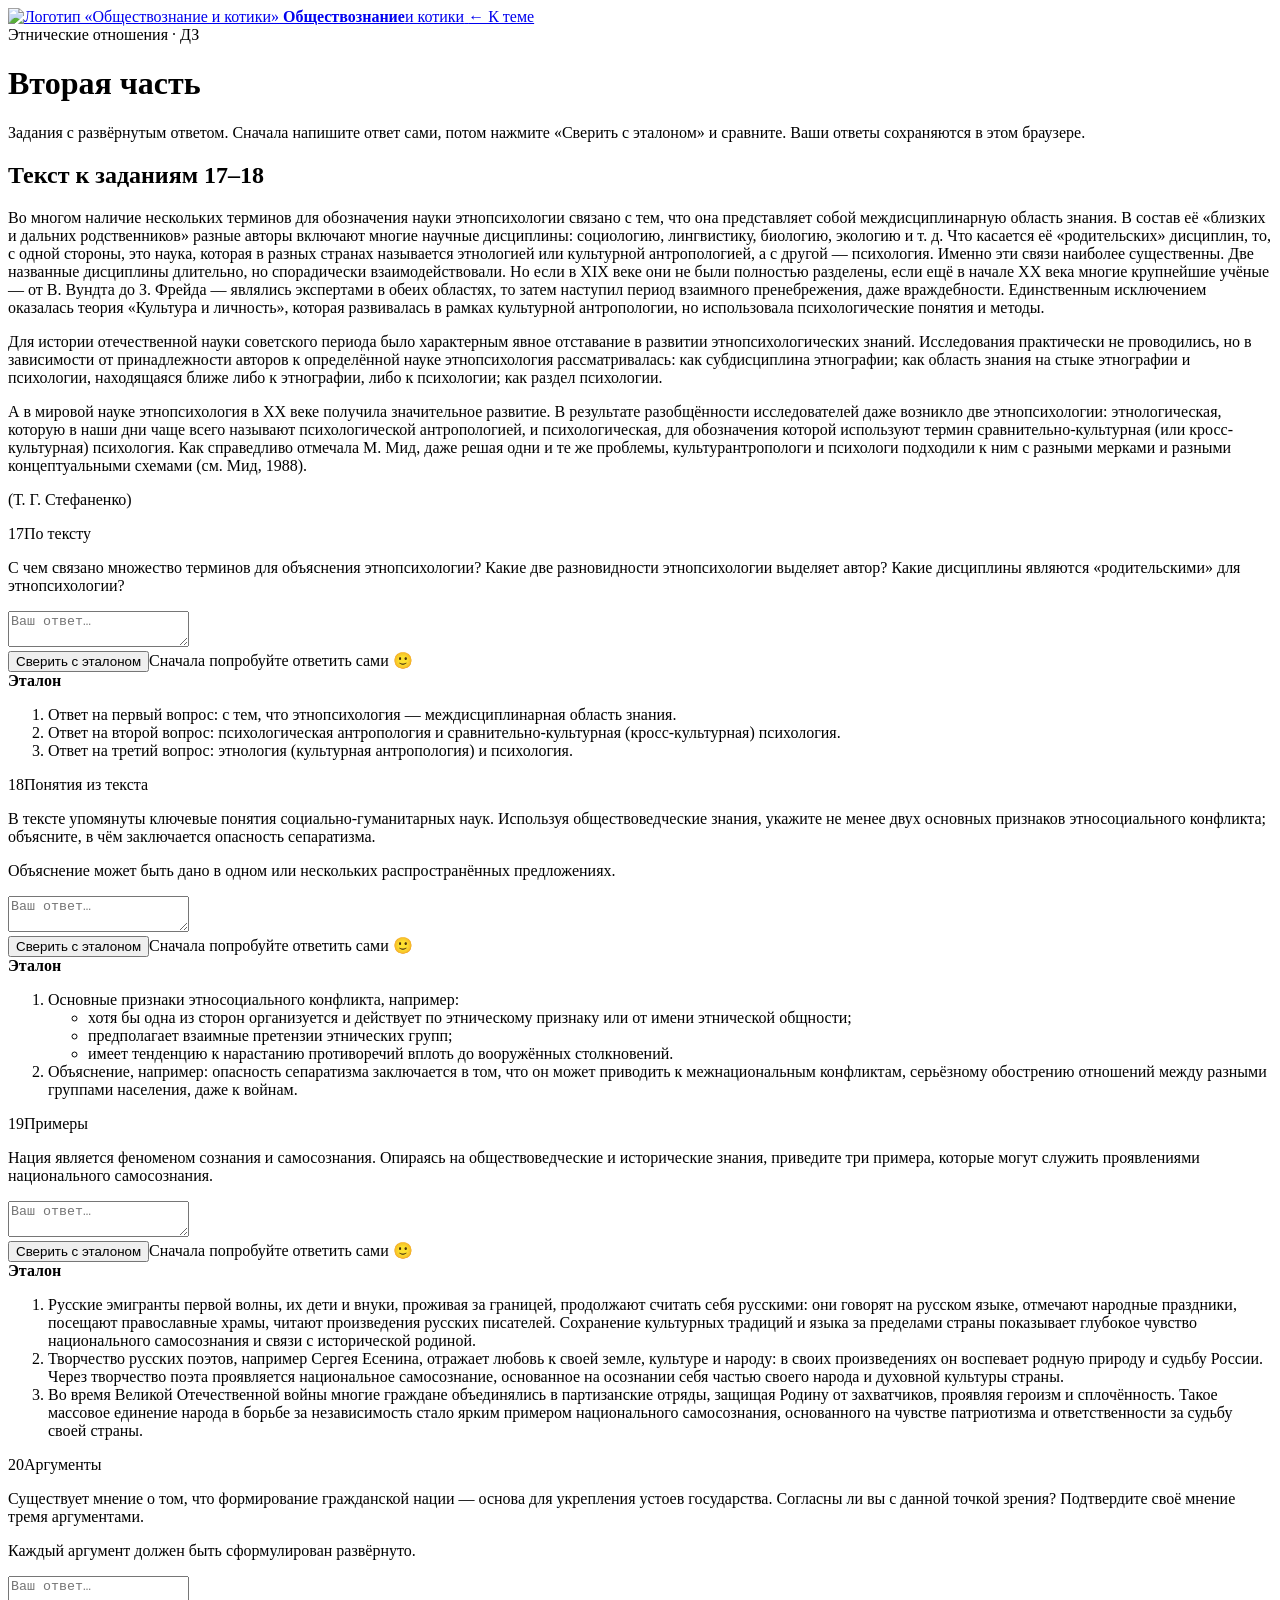
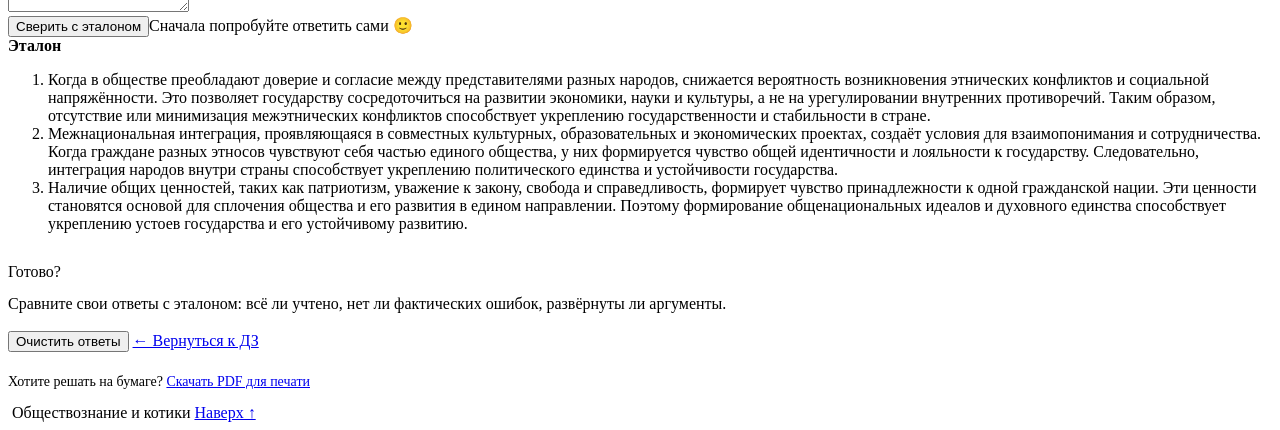
==== chast-2.html @ ddd62b65 "Add files via upload" ====
<!doctype html>
<html lang="ru">
<head>
<meta charset="utf-8">
<meta name="viewport" content="width=device-width, initial-scale=1">
<title>Вторая часть · Этнические отношения · Обществознание и котики</title>
<link rel="icon" href="img/logo.png">
<link rel="preconnect" href="https://fonts.googleapis.com">
<link rel="preconnect" href="https://fonts.gstatic.com" crossorigin>
<link href="https://fonts.googleapis.com/css2?family=Rubik:wght@400;500;600;700;800;900&family=Caveat:wght@700&display=swap" rel="stylesheet">
<link rel="stylesheet" href="assets/style.css">
</head>
<body>

<header class="top">
  <div class="wrap">
    <a class="brand" href="index.html">
      <img src="img/logo.png" alt="Логотип «Обществознание и котики»">
      <span><b>Обществознание</b>и котики</span>
    </a>
    <a class="back" href="index.html#homework">← К теме</a>
  </div>
</header>

<main class="wrap">
  <div class="page-hero white">
    <span class="chip" style="background:var(--blue-soft)">Этнические отношения · ДЗ</span>
    <h1>Вторая часть</h1>
    <p>Задания с развёрнутым ответом. Сначала напишите ответ сами, потом нажмите «Сверить с эталоном» и сравните. Ваши ответы сохраняются в этом браузере.</p>
  </div>

  <article class="source">
    <h2>Текст к заданиям 17–18</h2>
    <p>Во многом наличие нескольких терминов для обозначения науки этнопсихологии связано с тем, что она представляет собой междисциплинарную область знания. В состав её «близких и дальних родственников» разные авторы включают многие научные дисциплины: социологию, лингвистику, биологию, экологию и т. д. Что касается её «родительских» дисциплин, то, с одной стороны, это наука, которая в разных странах называется этнологией или культурной антропологией, а с другой — психология. Именно эти связи наиболее существенны. Две названные дисциплины длительно, но спорадически взаимодействовали. Но если в XIX веке они не были полностью разделены, если ещё в начале XX века многие крупнейшие учёные — от В. Вундта до З. Фрейда — являлись экспертами в обеих областях, то затем наступил период взаимного пренебрежения, даже враждебности. Единственным исключением оказалась теория «Культура и личность», которая развивалась в рамках культурной антропологии, но использовала психологические понятия и методы.</p>
    <p>Для истории отечественной науки советского периода было характерным явное отставание в развитии этнопсихологических знаний. Исследования практически не проводились, но в зависимости от принадлежности авторов к определённой науке этнопсихология рассматривалась: как субдисциплина этнографии; как область знания на стыке этнографии и психологии, находящаяся ближе либо к этнографии, либо к психологии; как раздел психологии.</p>
    <p>А в мировой науке этнопсихология в XX веке получила значительное развитие. В результате разобщённости исследователей даже возникло две этнопсихологии: этнологическая, которую в наши дни чаще всего называют психологической антропологией, и психологическая, для обозначения которой используют термин сравнительно-культурная (или кросс-культурная) психология. Как справедливо отмечала М. Мид, даже решая одни и те же проблемы, культурантропологи и психологи подходили к ним с разными мерками и разными концептуальными схемами (см. Мид, 1988).</p>
    <p class="author">(Т. Г. Стефаненко)</p>
  </article>

  <div class="q-list">

    <article class="q part2" data-id="17">
      <div class="q-head"><span class="q-num">17</span><span class="q-type">По тексту</span></div>
      <p class="q-text">С чем связано множество терминов для объяснения этнопсихологии? Какие две разновидности этнопсихологии выделяет автор? Какие дисциплины являются «родительскими» для этнопсихологии?</p>
      <textarea placeholder="Ваш ответ…"></textarea>
      <div class="q-actions"><button class="btn" type="button">Сверить с эталоном</button><span class="warn">Сначала попробуйте ответить сами 🙂</span></div>
      <div class="etalon">
        <strong>Эталон</strong>
        <ol>
          <li>Ответ на первый вопрос: с тем, что этнопсихология — междисциплинарная область знания.</li>
          <li>Ответ на второй вопрос: психологическая антропология и сравнительно-культурная (кросс-культурная) психология.</li>
          <li>Ответ на третий вопрос: этнология (культурная антропология) и психология.</li>
        </ol>
      </div>
    </article>

    <article class="q part2" data-id="18">
      <div class="q-head"><span class="q-num">18</span><span class="q-type">Понятия из текста</span></div>
      <p class="q-text">В тексте упомянуты ключевые понятия социально-гуманитарных наук. Используя обществоведческие знания, укажите не менее двух основных признаков этносоциального конфликта; объясните, в чём заключается опасность сепаратизма.</p>
      <p class="q-hint">Объяснение может быть дано в одном или нескольких распространённых предложениях.</p>
      <textarea placeholder="Ваш ответ…"></textarea>
      <div class="q-actions"><button class="btn" type="button">Сверить с эталоном</button><span class="warn">Сначала попробуйте ответить сами 🙂</span></div>
      <div class="etalon">
        <strong>Эталон</strong>
        <ol>
          <li>Основные признаки этносоциального конфликта, например:
            <ul>
              <li>хотя бы одна из сторон организуется и действует по этническому признаку или от имени этнической общности;</li>
              <li>предполагает взаимные претензии этнических групп;</li>
              <li>имеет тенденцию к нарастанию противоречий вплоть до вооружённых столкновений.</li>
            </ul>
          </li>
          <li>Объяснение, например: опасность сепаратизма заключается в том, что он может приводить к межнациональным конфликтам, серьёзному обострению отношений между разными группами населения, даже к войнам.</li>
        </ol>
      </div>
    </article>

    <article class="q part2" data-id="19">
      <div class="q-head"><span class="q-num">19</span><span class="q-type">Примеры</span></div>
      <p class="q-text">Нация является феноменом сознания и самосознания. Опираясь на обществоведческие и исторические знания, приведите три примера, которые могут служить проявлениями национального самосознания.</p>
      <textarea placeholder="Ваш ответ…"></textarea>
      <div class="q-actions"><button class="btn" type="button">Сверить с эталоном</button><span class="warn">Сначала попробуйте ответить сами 🙂</span></div>
      <div class="etalon">
        <strong>Эталон</strong>
        <ol>
          <li>Русские эмигранты первой волны, их дети и внуки, проживая за границей, продолжают считать себя русскими: они говорят на русском языке, отмечают народные праздники, посещают православные храмы, читают произведения русских писателей. Сохранение культурных традиций и языка за пределами страны показывает глубокое чувство национального самосознания и связи с исторической родиной.</li>
          <li>Творчество русских поэтов, например Сергея Есенина, отражает любовь к своей земле, культуре и народу: в своих произведениях он воспевает родную природу и судьбу России. Через творчество поэта проявляется национальное самосознание, основанное на осознании себя частью своего народа и духовной культуры страны.</li>
          <li>Во время Великой Отечественной войны многие граждане объединялись в партизанские отряды, защищая Родину от захватчиков, проявляя героизм и сплочённость. Такое массовое единение народа в борьбе за независимость стало ярким примером национального самосознания, основанного на чувстве патриотизма и ответственности за судьбу своей страны.</li>
        </ol>
      </div>
    </article>

    <article class="q part2" data-id="20">
      <div class="q-head"><span class="q-num">20</span><span class="q-type">Аргументы</span></div>
      <p class="q-text">Существует мнение о том, что формирование гражданской нации — основа для укрепления устоев государства. Согласны ли вы с данной точкой зрения? Подтвердите своё мнение тремя аргументами.</p>
      <p class="q-hint">Каждый аргумент должен быть сформулирован развёрнуто.</p>
      <textarea placeholder="Ваш ответ…"></textarea>
      <div class="q-actions"><button class="btn" type="button">Сверить с эталоном</button><span class="warn">Сначала попробуйте ответить сами 🙂</span></div>
      <div class="etalon">
        <strong>Эталон</strong>
        <ol>
          <li>Когда в обществе преобладают доверие и согласие между представителями разных народов, снижается вероятность возникновения этнических конфликтов и социальной напряжённости. Это позволяет государству сосредоточиться на развитии экономики, науки и культуры, а не на урегулировании внутренних противоречий. Таким образом, отсутствие или минимизация межэтнических конфликтов способствует укреплению государственности и стабильности в стране.</li>
          <li>Межнациональная интеграция, проявляющаяся в совместных культурных, образовательных и экономических проектах, создаёт условия для взаимопонимания и сотрудничества. Когда граждане разных этносов чувствуют себя частью единого общества, у них формируется чувство общей идентичности и лояльности к государству. Следовательно, интеграция народов внутри страны способствует укреплению политического единства и устойчивости государства.</li>
          <li>Наличие общих ценностей, таких как патриотизм, уважение к закону, свобода и справедливость, формирует чувство принадлежности к одной гражданской нации. Эти ценности становятся основой для сплочения общества и его развития в едином направлении. Поэтому формирование общенациональных идеалов и духовного единства способствует укреплению устоев государства и его устойчивому развитию.</li>
        </ol>
      </div>
    </article>

  </div>

  <div class="result show" style="margin-top:30px">
    <span class="chip">Готово?</span>
    <p style="margin:14px auto 18px">Сравните свои ответы с эталоном: всё ли учтено, нет ли фактических ошибок, развёрнуты ли аргументы.</p>
    <div class="row">
      <button class="btn ghost" type="button" id="clear">Очистить ответы</button>
      <a class="btn" href="index.html#homework">← Вернуться к ДЗ</a>
    </div>
  </div>
  <p style="margin-top:22px;font-size:14px;color:var(--muted)">Хотите решать на бумаге? <a href="materials/dz-chast-2.pdf" download>Скачать PDF для печати</a></p>
</main>

<footer>
  <div class="wrap">
    <img src="img/logo.png" alt="">
    <span>Обществознание и котики</span>
    <a class="up" href="#">Наверх ↑</a>
  </div>
</footer>

<script>
(function () {
  var KEY = 'oik-part2-etno';
  var st = {};
  try { st = JSON.parse(localStorage.getItem(KEY)) || {}; } catch (e) {}
  function save() { try { localStorage.setItem(KEY, JSON.stringify(st)); } catch (e) {} }
  document.querySelectorAll('.part2').forEach(function (card) {
    var id = card.dataset.id, ta = card.querySelector('textarea'),
        btn = card.querySelector('.btn'), warn = card.querySelector('.warn');
    var s = st[id] || (st[id] = { text: '', done: false });
    ta.value = s.text;
    function paint() { card.classList.toggle('done', s.done); btn.textContent = s.done ? 'Скрыть эталон' : 'Сверить с эталоном'; }
    ta.addEventListener('input', function () { s.text = ta.value; warn.classList.remove('show'); save(); });
    btn.addEventListener('click', function () {
      if (!s.done && !ta.value.trim()) { warn.classList.add('show'); ta.focus(); return; }
      s.done = !s.done; save(); paint();
    });
    paint();
  });
  document.getElementById('clear').addEventListener('click', function () {
    if (!confirm('Стереть все ваши ответы на этой странице?')) return;
    try { localStorage.removeItem(KEY); } catch (e) {}
    window.scrollTo(0, 0); location.reload();
  });
})();
</script>
</body>
</html>
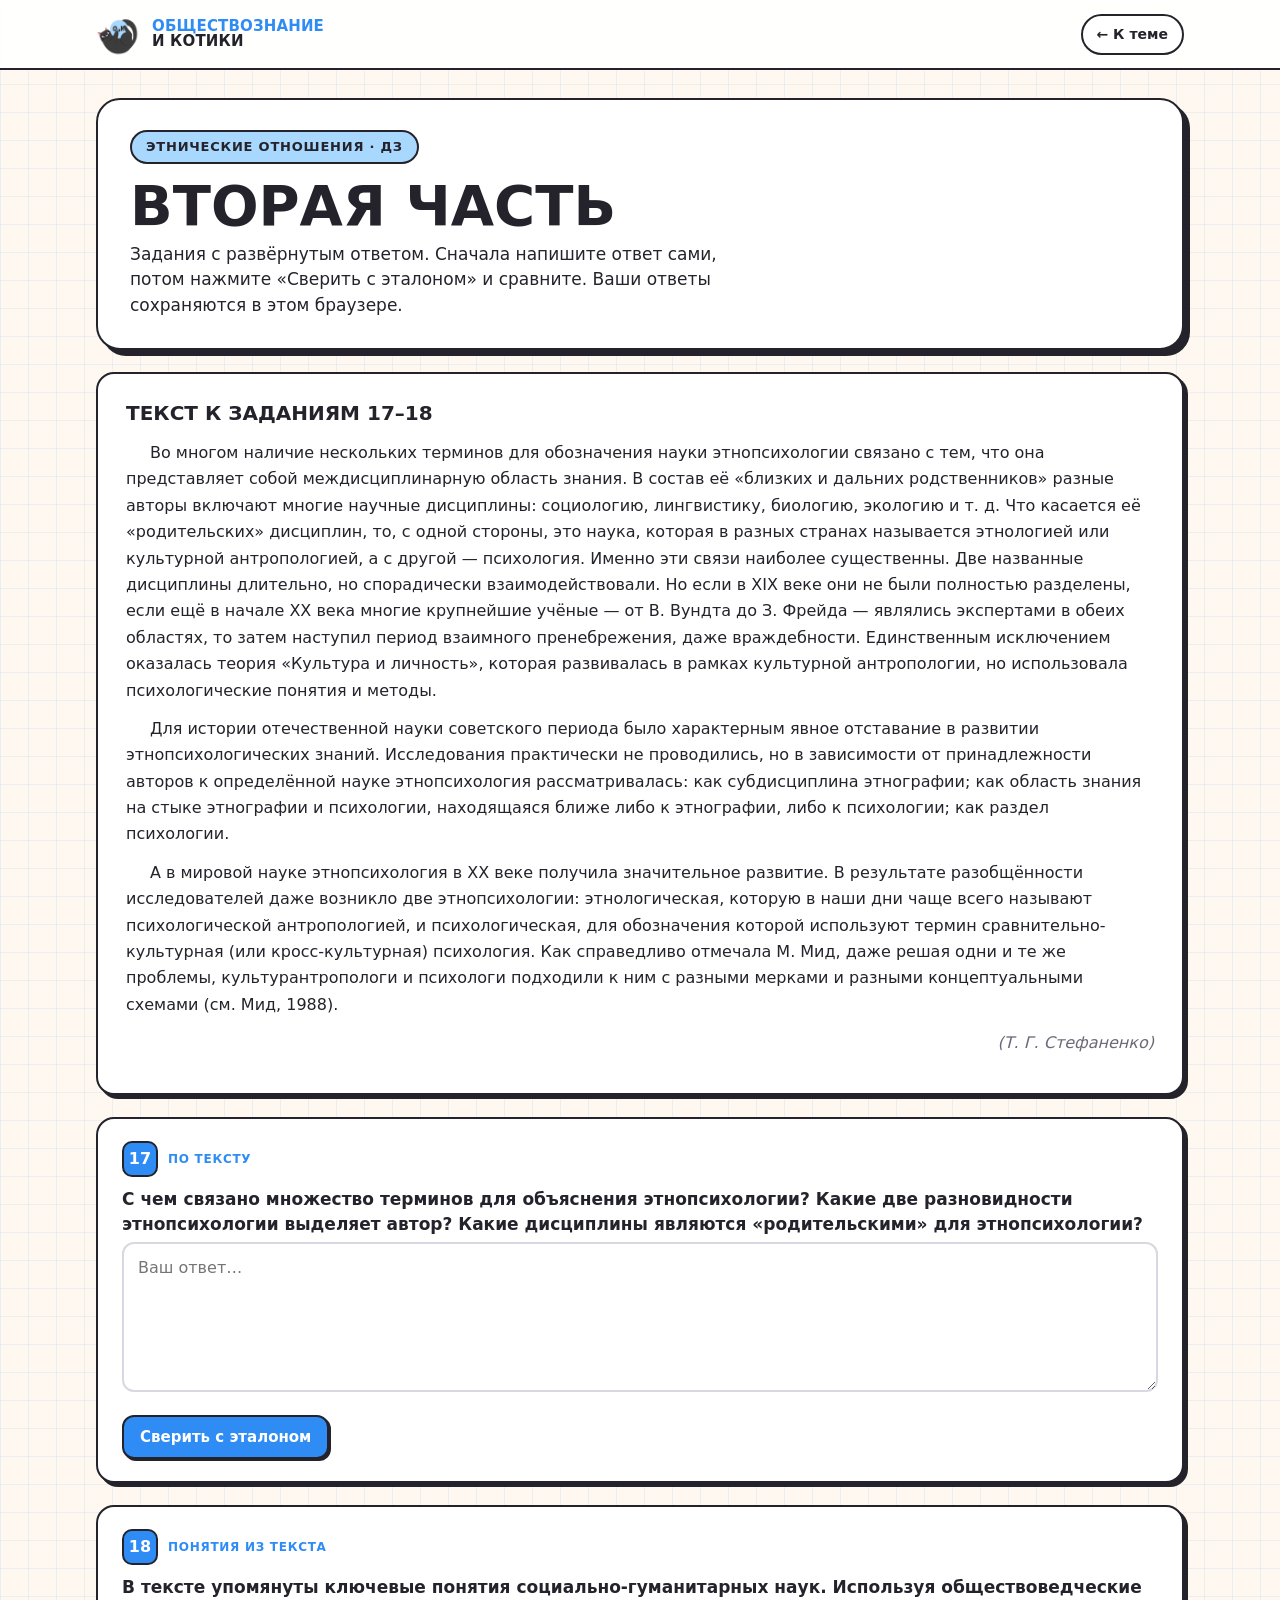
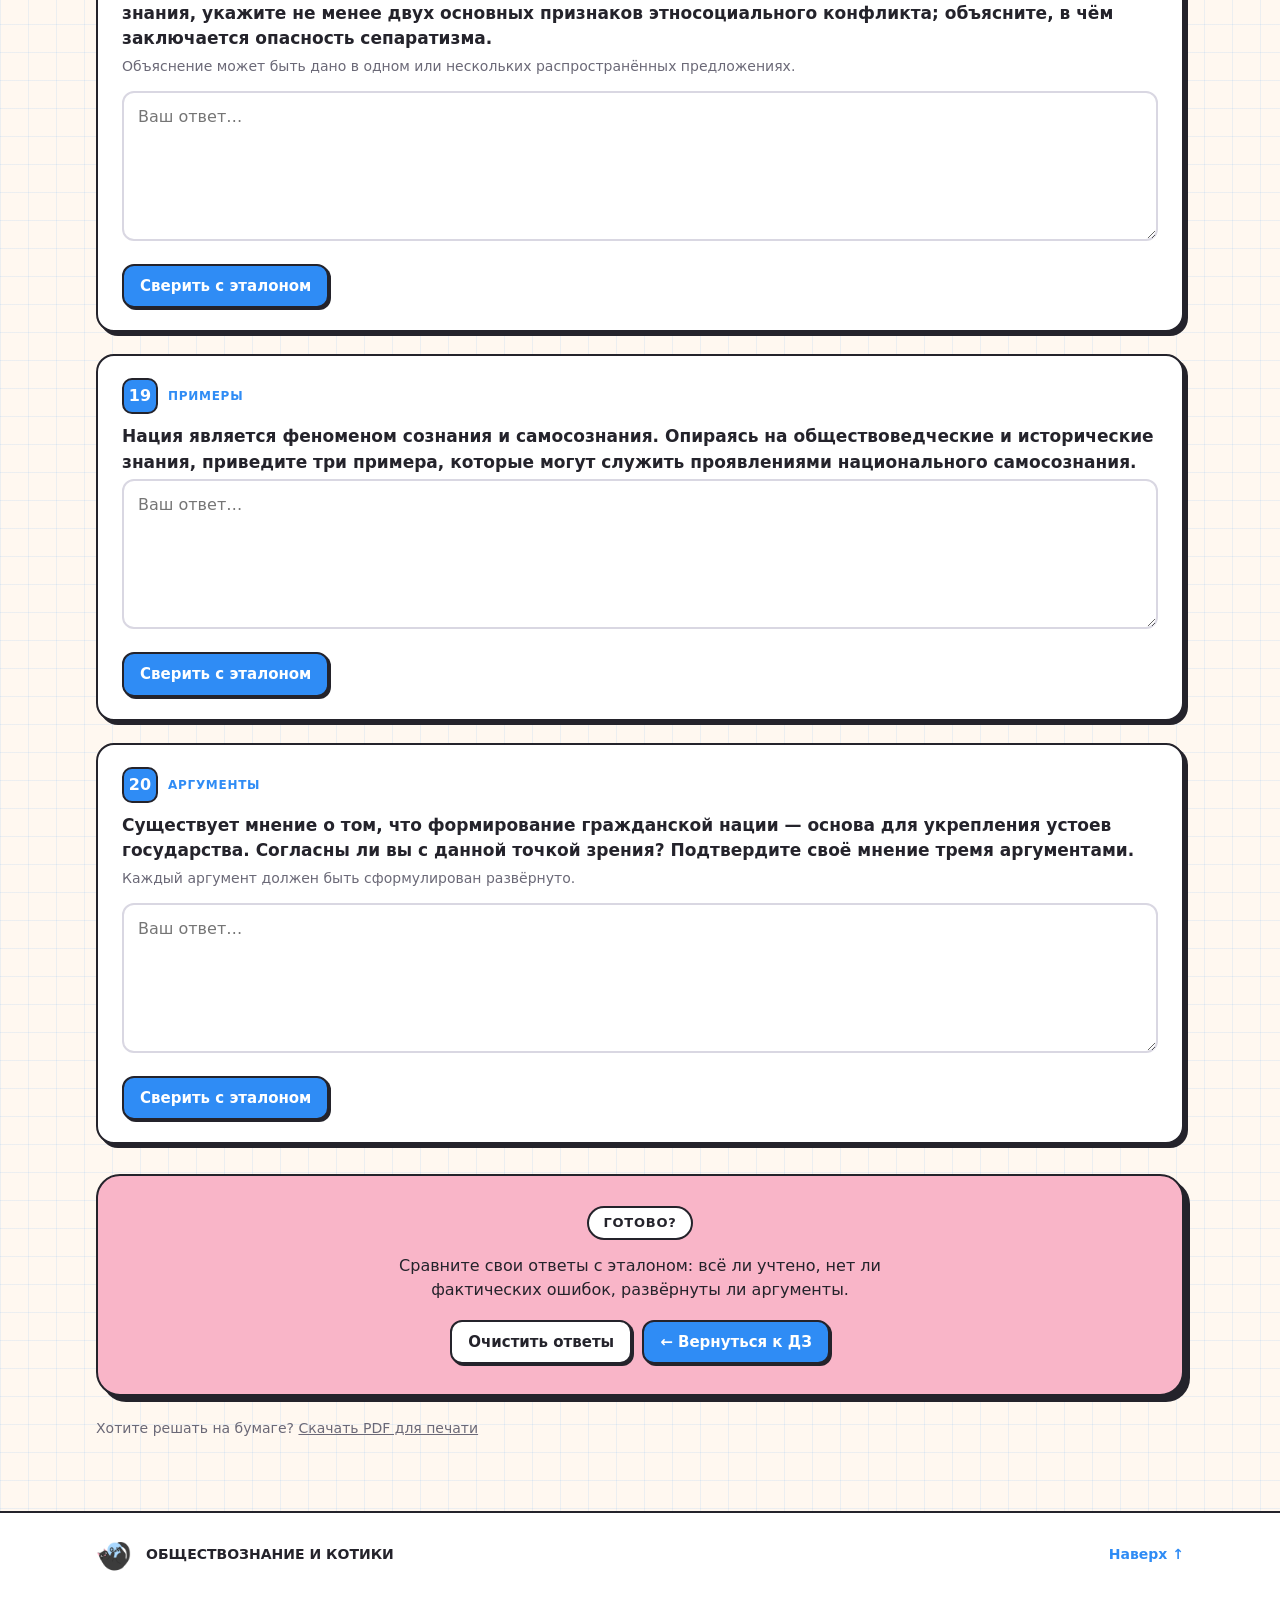
==== commit 37092275: "Add files via upload" ====
--- a/chast-2.html
+++ b/chast-2.html
@@ -4,18 +4,18 @@
 <meta charset="utf-8">
 <meta name="viewport" content="width=device-width, initial-scale=1">
 <title>Вторая часть · Этнические отношения · Обществознание и котики</title>
-<link rel="icon" href="img/logo.png">
+<link rel="icon" href="logo.png">
 <link rel="preconnect" href="https://fonts.googleapis.com">
 <link rel="preconnect" href="https://fonts.gstatic.com" crossorigin>
 <link href="https://fonts.googleapis.com/css2?family=Rubik:wght@400;500;600;700;800;900&family=Caveat:wght@700&display=swap" rel="stylesheet">
-<link rel="stylesheet" href="assets/style.css">
+<link rel="stylesheet" href="style.css">
 </head>
 <body>
 
 <header class="top">
   <div class="wrap">
     <a class="brand" href="index.html">
-      <img src="img/logo.png" alt="Логотип «Обществознание и котики»">
+      <img src="logo.png" alt="Логотип «Обществознание и котики»">
       <span><b>Обществознание</b>и котики</span>
     </a>
     <a class="back" href="index.html#homework">← К теме</a>
@@ -116,12 +116,12 @@
       <a class="btn" href="index.html#homework">← Вернуться к ДЗ</a>
     </div>
   </div>
-  <p style="margin-top:22px;font-size:14px;color:var(--muted)">Хотите решать на бумаге? <a href="materials/dz-chast-2.pdf" download>Скачать PDF для печати</a></p>
+  <p style="margin-top:22px;font-size:14px;color:var(--muted)">Хотите решать на бумаге? <a href="dz-chast-2.pdf" download>Скачать PDF для печати</a></p>
 </main>
 
 <footer>
   <div class="wrap">
-    <img src="img/logo.png" alt="">
+    <img src="logo.png" alt="">
     <span>Обществознание и котики</span>
     <a class="up" href="#">Наверх ↑</a>
   </div>
--- a/style.css
+++ b/style.css
@@ -0,0 +1,230 @@
+/* ===== Цвета курса — меняются здесь ===== */
+:root{
+  --blue:#2f8cf5;        /* основной синий */
+  --blue-soft:#a9d8ff;   /* светло-голубой */
+  --blue-pale:#eaf5ff;
+  --pink:#f9b5c8;        /* розовый акцент */
+  --pink-deep:#e8789a;
+  --cream:#fff8f0;       /* фон страницы */
+  --ink:#24232b;         /* текст и обводки */
+  --muted:#6b6977;
+  --card:#ffffff;
+  --grid:rgba(47,140,245,.09);
+  --radius:18px;
+}
+*{box-sizing:border-box}
+html{scroll-behavior:smooth;scroll-padding-top:84px}
+body{
+  margin:0;font-family:Rubik,system-ui,sans-serif;color:var(--ink);line-height:1.5;
+  background-color:var(--cream);
+  background-image:linear-gradient(var(--grid) 1px,transparent 1px),linear-gradient(90deg,var(--grid) 1px,transparent 1px);
+  background-size:28px 28px;
+}
+a{color:inherit}
+img{max-width:100%;display:block}
+.wrap{max-width:1120px;margin:0 auto;padding:0 16px}
+
+/* ===== шапка ===== */
+.top{position:sticky;top:0;z-index:20;background:rgba(255,255,255,.92);backdrop-filter:blur(8px);border-bottom:2px solid var(--ink)}
+.top .wrap{display:flex;align-items:center;gap:20px;height:68px}
+.brand{display:flex;align-items:center;gap:10px;text-decoration:none;flex-shrink:0}
+.brand img{width:46px;height:46px}
+.brand span{font-weight:900;text-transform:uppercase;line-height:1;font-size:15px;letter-spacing:.01em}
+.brand span b{color:var(--blue);display:block;font-weight:900}
+.nav{display:flex;gap:4px;margin-left:auto;overflow-x:auto;scrollbar-width:none}
+.nav::-webkit-scrollbar{display:none}
+.nav a{text-decoration:none;font-weight:600;font-size:14px;padding:8px 12px;border-radius:999px;white-space:nowrap}
+.nav a:hover{background:var(--blue-pale)}
+.nav a.cta{background:var(--pink);border:2px solid var(--ink)}
+@media (max-width:860px){.nav a:not(.cta){display:none}}
+
+/* ===== обложка темы ===== */
+.hero{margin:32px 0 12px;background:var(--blue);color:#fff;border:2px solid var(--ink);border-radius:28px;padding:44px 40px 36px;position:relative;overflow:hidden;box-shadow:6px 6px 0 var(--ink)}
+.hero::before{content:"";position:absolute;inset:0;background:radial-gradient(circle at 85% 20%,rgba(255,255,255,.28),transparent 45%),repeating-conic-gradient(from 0deg at 100% 0%,rgba(255,255,255,.07) 0 6deg,transparent 6deg 12deg);pointer-events:none}
+.hero > *{position:relative}
+.chip{display:inline-block;font-weight:700;font-size:13px;text-transform:uppercase;letter-spacing:.06em;background:#fff;color:var(--ink);border:2px solid var(--ink);border-radius:999px;padding:5px 14px}
+.hero h1{font-size:clamp(38px,7vw,78px);line-height:.95;font-weight:900;text-transform:uppercase;margin:18px 0 16px;letter-spacing:-.01em;text-shadow:3px 3px 0 rgba(36,35,43,.25)}
+.hero h1 em{font-style:normal;display:inline-block;background:var(--pink);color:var(--ink);padding:0 .18em;border-radius:12px;transform:rotate(-1.5deg)}
+.hero p{max-width:560px;font-size:18px;margin:0 0 26px;opacity:.95}
+.hero .cat{position:absolute;right:28px;bottom:-14px;width:200px;transform:rotate(8deg);filter:drop-shadow(4px 4px 0 rgba(36,35,43,.35))}
+@media (max-width:760px){.hero{padding:30px 22px 26px}.hero .cat{width:72px;right:16px;top:18px;bottom:auto}.hero p{font-size:16px;padding-right:0}}
+.jumps{display:flex;flex-wrap:wrap;gap:8px;max-width:780px}
+.jumps a{display:flex;align-items:center;gap:8px;text-decoration:none;background:rgba(255,255,255,.16);border:2px solid rgba(255,255,255,.7);border-radius:999px;padding:6px 14px 6px 6px;font-weight:600;font-size:14px;transition:background .15s}
+.jumps a:hover{background:rgba(255,255,255,.3)}
+.jumps a i{font-style:normal;width:24px;height:24px;border-radius:50%;background:#fff;color:var(--blue);display:grid;place-items:center;font-weight:800;font-size:13px}
+.jumps a.live i{background:var(--pink);color:var(--ink)}
+
+/* ===== разделы ===== */
+section{padding:48px 0 8px}
+.sec-head{display:flex;align-items:flex-end;gap:16px;margin-bottom:22px;flex-wrap:wrap}
+.num{font-weight:900;font-size:15px;background:var(--pink);border:2px solid var(--ink);border-radius:12px;padding:6px 10px;transform:rotate(-4deg);box-shadow:2px 2px 0 var(--ink)}
+.sec-head h2{margin:0;font-size:clamp(26px,4vw,38px);font-weight:900;text-transform:uppercase;line-height:1}
+.sec-head p{margin:0 0 2px;color:var(--muted);flex-basis:100%;font-size:16px}
+.hand{font-family:Caveat,cursive;font-size:24px;color:var(--pink-deep);line-height:1}
+
+.grid{display:grid;gap:20px;grid-template-columns:repeat(auto-fill,minmax(300px,1fr))}
+.card{background:var(--card);border:2px solid var(--ink);border-radius:var(--radius);box-shadow:4px 4px 0 var(--ink);overflow:hidden;display:flex;flex-direction:column;transition:transform .15s,box-shadow .15s}
+.card:hover{transform:translate(-2px,-2px);box-shadow:6px 6px 0 var(--ink)}
+
+/* видео */
+.video .player{aspect-ratio:16/9;background:#111;border-bottom:2px solid var(--ink)}
+.video iframe{width:100%;height:100%;border:0;display:block}
+.video .body{padding:16px 18px 18px;display:flex;align-items:center;gap:14px}
+.video .n{flex-shrink:0;width:40px;height:40px;border-radius:12px;background:var(--blue);color:#fff;font-weight:900;display:grid;place-items:center;border:2px solid var(--ink);font-size:18px}
+.video h3{margin:0;font-size:18px;line-height:1.2}
+.video a.ext{font-size:13px;color:var(--blue);font-weight:600;text-decoration:none}
+.video a.ext:hover{text-decoration:underline}
+
+/* файлы */
+.file .cover{aspect-ratio:16/10;overflow:hidden;border-bottom:2px solid var(--ink);background:var(--blue-pale);position:relative}
+.file .cover img{width:100%;height:auto;object-position:top}
+.file .tag{position:absolute;left:12px;top:12px;background:#fff;border:2px solid var(--ink);border-radius:999px;font-size:12px;font-weight:700;padding:3px 10px;text-transform:uppercase;letter-spacing:.04em}
+.file .tag.pink{background:var(--pink)}
+.file .tag.blue{background:var(--blue-soft)}
+.file .body{padding:16px 18px 18px;display:flex;flex-direction:column;gap:6px;flex:1}
+.file .kicker{font-size:13px;font-weight:700;color:var(--blue);text-transform:uppercase;letter-spacing:.05em}
+.file h3{margin:0;font-size:19px;line-height:1.2}
+.file .meta{color:var(--muted);font-size:14px}
+.file .actions{margin-top:auto;padding-top:12px;display:flex;gap:8px;flex-wrap:wrap}
+.btn{display:inline-flex;align-items:center;gap:8px;font:inherit;font-weight:700;font-size:15px;text-decoration:none;background:var(--blue);color:#fff;border:2px solid var(--ink);border-radius:12px;padding:9px 16px;box-shadow:2px 2px 0 var(--ink);transition:transform .1s,box-shadow .1s;cursor:pointer}
+.btn:hover{transform:translate(-1px,-1px);box-shadow:3px 3px 0 var(--ink)}
+.btn:active{transform:translate(2px,2px);box-shadow:0 0 0 var(--ink)}
+.btn.ghost{background:#fff;color:var(--ink)}
+.btn.pink{background:var(--pink);color:var(--ink)}
+.btn svg{width:18px;height:18px}
+
+/* «скоро» */
+.soon{align-self:start;border-style:dashed;box-shadow:none;background:rgba(255,255,255,.7)}
+.soon:hover{transform:none;box-shadow:none}
+.soon .body{padding:22px}
+.soon .ico{font-size:30px;line-height:1}
+
+/* запоминашка */
+.memo{display:grid;grid-template-columns:minmax(0,300px) 1fr;gap:0;background:#fff;border:2px solid var(--ink);border-radius:var(--radius);box-shadow:4px 4px 0 var(--ink);overflow:hidden}
+.memo .cover{border-right:2px solid var(--ink);background:var(--blue-pale)}
+.memo .cover img{width:100%;height:100%;object-fit:cover;object-position:top}
+.memo .body{padding:26px 28px;display:flex;flex-direction:column;gap:10px}
+.memo h3{margin:0;font-size:26px;font-weight:900;text-transform:uppercase}
+.memo ul{margin:4px 0 8px;padding:0;list-style:none;display:grid;gap:8px}
+.memo li{padding-left:28px;position:relative}
+.memo li::before{content:"";position:absolute;left:0;top:6px;width:14px;height:14px;border-radius:4px;background:var(--pink);border:2px solid var(--ink)}
+@media (max-width:700px){.memo{grid-template-columns:1fr}.memo .cover{border-right:0;border-bottom:2px solid var(--ink);aspect-ratio:16/10}}
+
+/* практика */
+.practice{margin-top:64px;margin-bottom:8px;background:var(--pink);border:2px solid var(--ink);border-radius:28px;box-shadow:6px 6px 0 var(--ink);padding:36px 36px 32px;position:relative;overflow:hidden}
+.practice::after{content:"";position:absolute;right:-60px;top:-60px;width:240px;height:240px;border-radius:50%;background:rgba(255,255,255,.35)}
+.practice > *{position:relative;z-index:1}
+.practice .label{display:inline-block;background:var(--ink);color:#fff;font-weight:800;text-transform:uppercase;letter-spacing:.06em;font-size:13px;padding:6px 14px;border-radius:999px}
+.practice h2{font-size:clamp(30px,5vw,52px);font-weight:900;text-transform:uppercase;line-height:1;margin:16px 0 18px}
+.when{display:flex;flex-wrap:wrap;gap:12px;margin-bottom:22px}
+.when div{background:#fff;border:2px solid var(--ink);border-radius:14px;padding:10px 16px}
+.when small{display:block;font-size:12px;text-transform:uppercase;letter-spacing:.06em;color:var(--muted);font-weight:700}
+.when strong{font-size:22px;font-weight:900}
+.practice .lead{max-width:640px;font-size:17px;margin:0 0 22px}
+.btn.big{font-size:17px;padding:13px 22px;background:var(--ink);color:#fff}
+.btn.big:hover{background:#000}
+.practice h3.sub{font-size:20px;font-weight:900;text-transform:uppercase;margin:34px 0 14px}
+.wb{display:grid;grid-template-columns:repeat(auto-fill,minmax(280px,1fr));gap:16px}
+.wb .card{flex-direction:row;align-items:stretch}
+.wb .thumb{width:96px;flex-shrink:0;border-right:2px solid var(--ink);background:var(--blue-soft);overflow:hidden}
+.wb .thumb img{width:100%;height:100%;object-fit:cover;object-position:top}
+.wb .thumb.doc{display:grid;place-items:center;background:var(--blue-pale);font-weight:900;font-size:20px;color:var(--blue)}
+.wb .body{padding:14px 16px;display:flex;flex-direction:column;gap:4px}
+.wb h4{margin:0;font-size:17px}
+.wb .meta{color:var(--muted);font-size:14px}
+.wb .btn{margin-top:auto;align-self:flex-start;font-size:14px;padding:7px 14px}
+.wb-topic{font-size:15px;margin:-6px 0 14px;max-width:700px}
+
+footer{margin:72px 0 0;border-top:2px solid var(--ink);background:#fff}
+footer .wrap{display:flex;align-items:center;gap:12px;padding-top:22px;padding-bottom:26px;flex-wrap:wrap}
+footer img{width:38px;height:38px}
+footer span{font-weight:800;text-transform:uppercase;font-size:14px}
+footer .up{margin-left:auto;font-weight:600;font-size:14px;text-decoration:none;color:var(--blue)}
+
+@media (prefers-reduced-motion:reduce){*{transition:none!important}html{scroll-behavior:auto}}
+
+/* ===== ДЗ на главной ===== */
+.hw-card{padding:22px;gap:10px}
+.hw-card h3{margin:4px 0 0;font-size:24px;font-weight:900;text-transform:uppercase}
+.hw-card p{margin:0 0 6px;color:var(--muted)}
+.hw-card .btn{align-self:flex-start;margin-top:auto}
+.hw-top{display:flex;align-items:center;justify-content:space-between;gap:8px}
+.hw-n{width:42px;height:42px;border-radius:12px;background:var(--ink);color:#fff;font-weight:900;font-size:20px;display:grid;place-items:center}
+.chip-s{font-size:12px;font-weight:700;text-transform:uppercase;letter-spacing:.04em;border:2px solid var(--ink);border-radius:999px;padding:3px 10px;background:#fff}
+.chip-s.blue{background:var(--blue-soft)}
+.chip-s.pink{background:var(--pink)}
+.pdf-link{font-size:13px;color:var(--muted)}
+.pdf-link:hover{color:var(--blue)}
+
+/* ===== страницы тестов ===== */
+.back{display:inline-flex;align-items:center;gap:6px;font-weight:700;text-decoration:none;padding:8px 14px;border:2px solid var(--ink);border-radius:999px;background:#fff;font-size:14px;white-space:nowrap}
+.back:hover{background:var(--blue-pale)}
+.top .back{margin-left:auto}
+.page-hero{margin:28px 0 8px;background:var(--blue);color:#fff;border:2px solid var(--ink);border-radius:24px;padding:30px 32px;box-shadow:6px 6px 0 var(--ink);position:relative;overflow:hidden}
+.page-hero.pink{background:var(--pink);color:var(--ink)}
+.page-hero.white{background:#fff;color:var(--ink)}
+.page-hero h1{margin:14px 0 8px;font-size:clamp(32px,6vw,56px);line-height:1;font-weight:900;text-transform:uppercase}
+.page-hero p{margin:0;max-width:640px;font-size:17px}
+.progress{position:sticky;top:68px;z-index:10;margin:18px 0 0;background:#fff;border:2px solid var(--ink);border-radius:14px;padding:10px 16px;display:flex;align-items:center;gap:14px;flex-wrap:wrap;box-shadow:3px 3px 0 var(--ink)}
+.progress .bar{flex:1;min-width:120px;height:12px;border:2px solid var(--ink);border-radius:999px;overflow:hidden;background:var(--blue-pale)}
+.progress .bar i{display:block;height:100%;width:0;background:var(--blue);transition:width .3s}
+.progress b{font-weight:800}
+.progress .ok{color:#1a8a4a}
+.q-list{display:grid;gap:22px;margin-top:22px}
+.q{background:#fff;border:2px solid var(--ink);border-radius:var(--radius);box-shadow:4px 4px 0 var(--ink);padding:22px 24px}
+.q-head{display:flex;align-items:center;gap:10px;margin-bottom:10px}
+.q-num{width:36px;height:36px;border-radius:10px;background:var(--blue);color:#fff;font-weight:900;display:grid;place-items:center;border:2px solid var(--ink);flex-shrink:0}
+.q-type{font-size:12px;font-weight:700;text-transform:uppercase;letter-spacing:.06em;color:var(--blue)}
+.q-text{font-weight:600;font-size:17px;margin:0 0 4px}
+.q-hint{font-size:14px;color:var(--muted);margin:0 0 14px}
+.opts{display:grid;gap:8px;list-style:none;margin:0;padding:0}
+.opt{display:flex;gap:12px;align-items:flex-start;padding:11px 14px;border:2px solid #d9d7e2;border-radius:12px;cursor:pointer;transition:border-color .12s,background .12s;user-select:none}
+.opt:hover{border-color:var(--blue)}
+.opt .box{flex-shrink:0;width:26px;height:26px;border:2px solid var(--ink);border-radius:8px;display:grid;place-items:center;font-weight:800;font-size:14px;background:#fff}
+.opt.sel{border-color:var(--blue);background:var(--blue-pale)}
+.opt.sel .box{background:var(--blue);color:#fff}
+.opt .txt{padding-top:2px}
+.opt .note{display:none;font-size:14px;color:var(--muted);margin-top:6px}
+.opt .note b{font-weight:700}
+.q.done .opt{cursor:default}
+.q.done .opt:hover{border-color:#d9d7e2}
+.q.done .opt .note{display:block}
+.opt.right{border-color:#1fa35a;background:#eafaf0}
+.opt.right .box{background:#1fa35a;color:#fff;border-color:#127a40}
+.opt.wrong{border-color:#e0475f;background:#fdecef}
+.opt.wrong .box{background:#e0475f;color:#fff;border-color:#a8283c}
+.opt.missed{border-color:#1fa35a;border-style:dashed}
+.opt .flag{font-size:12px;font-weight:700;text-transform:uppercase;letter-spacing:.04em;margin-left:6px}
+.opt.right .flag{color:#127a40}.opt.wrong .flag{color:#a8283c}.opt.missed .flag{color:#127a40}
+.q-actions{display:flex;align-items:center;gap:12px;margin-top:16px;flex-wrap:wrap}
+.btn[disabled]{opacity:.45;cursor:not-allowed;transform:none;box-shadow:2px 2px 0 var(--ink)}
+.picked{font-size:14px;color:var(--muted)}
+.verdict{display:none;margin-top:16px;border:2px solid var(--ink);border-radius:14px;padding:14px 16px}
+.q.done .verdict{display:block}
+.verdict.good{background:#eafaf0}
+.verdict.bad{background:#fdecef}
+.verdict strong{font-size:18px;font-weight:900;display:block;margin-bottom:2px}
+.verdict p{margin:6px 0 0;font-size:15px}
+.result{display:none;margin-top:30px;background:var(--pink);border:2px solid var(--ink);border-radius:24px;box-shadow:6px 6px 0 var(--ink);padding:30px;text-align:center}
+.result.show{display:block}
+.result .score{font-size:clamp(48px,9vw,80px);font-weight:900;line-height:1;margin:10px 0}
+.result p{margin:0 auto 18px;max-width:520px}
+.result .row{display:flex;gap:10px;justify-content:center;flex-wrap:wrap}
+
+/* вторая часть */
+.source{background:#fff;border:2px solid var(--ink);border-radius:var(--radius);box-shadow:4px 4px 0 var(--ink);padding:24px 28px;margin-top:22px}
+.source h2{margin:0 0 12px;font-size:20px;font-weight:900;text-transform:uppercase}
+.source p{margin:0 0 12px;font-size:16px;line-height:1.65;text-indent:1.5em}
+.source .author{text-align:right;font-style:italic;color:var(--muted);text-indent:0}
+.q textarea{width:100%;min-height:150px;resize:vertical;font:inherit;font-size:16px;line-height:1.5;padding:12px 14px;border:2px solid #d9d7e2;border-radius:12px;background:#fff;color:var(--ink)}
+.q textarea:focus{outline:none;border-color:var(--blue)}
+.etalon{display:none;margin-top:16px;border:2px solid var(--ink);border-radius:14px;background:var(--blue-pale);padding:16px 18px}
+.q.done .etalon{display:block}
+.etalon strong{display:block;font-size:13px;text-transform:uppercase;letter-spacing:.06em;color:var(--blue);margin-bottom:6px}
+.etalon ol,.etalon ul{margin:0;padding-left:22px}
+.etalon li{margin:6px 0}
+.etalon .crit{font-size:14px;color:var(--muted);margin-top:10px}
+.warn{color:#a8283c;font-size:14px;display:none}
+.warn.show{display:inline}
+@media (max-width:600px){.q{padding:18px 16px}.source{padding:20px 18px}.page-hero{padding:24px 20px}.progress{top:68px}}
+@media (max-width:600px){.progress{flex-wrap:nowrap;gap:10px;font-size:14px;padding:8px 12px}.progress .bar{min-width:50px}}
